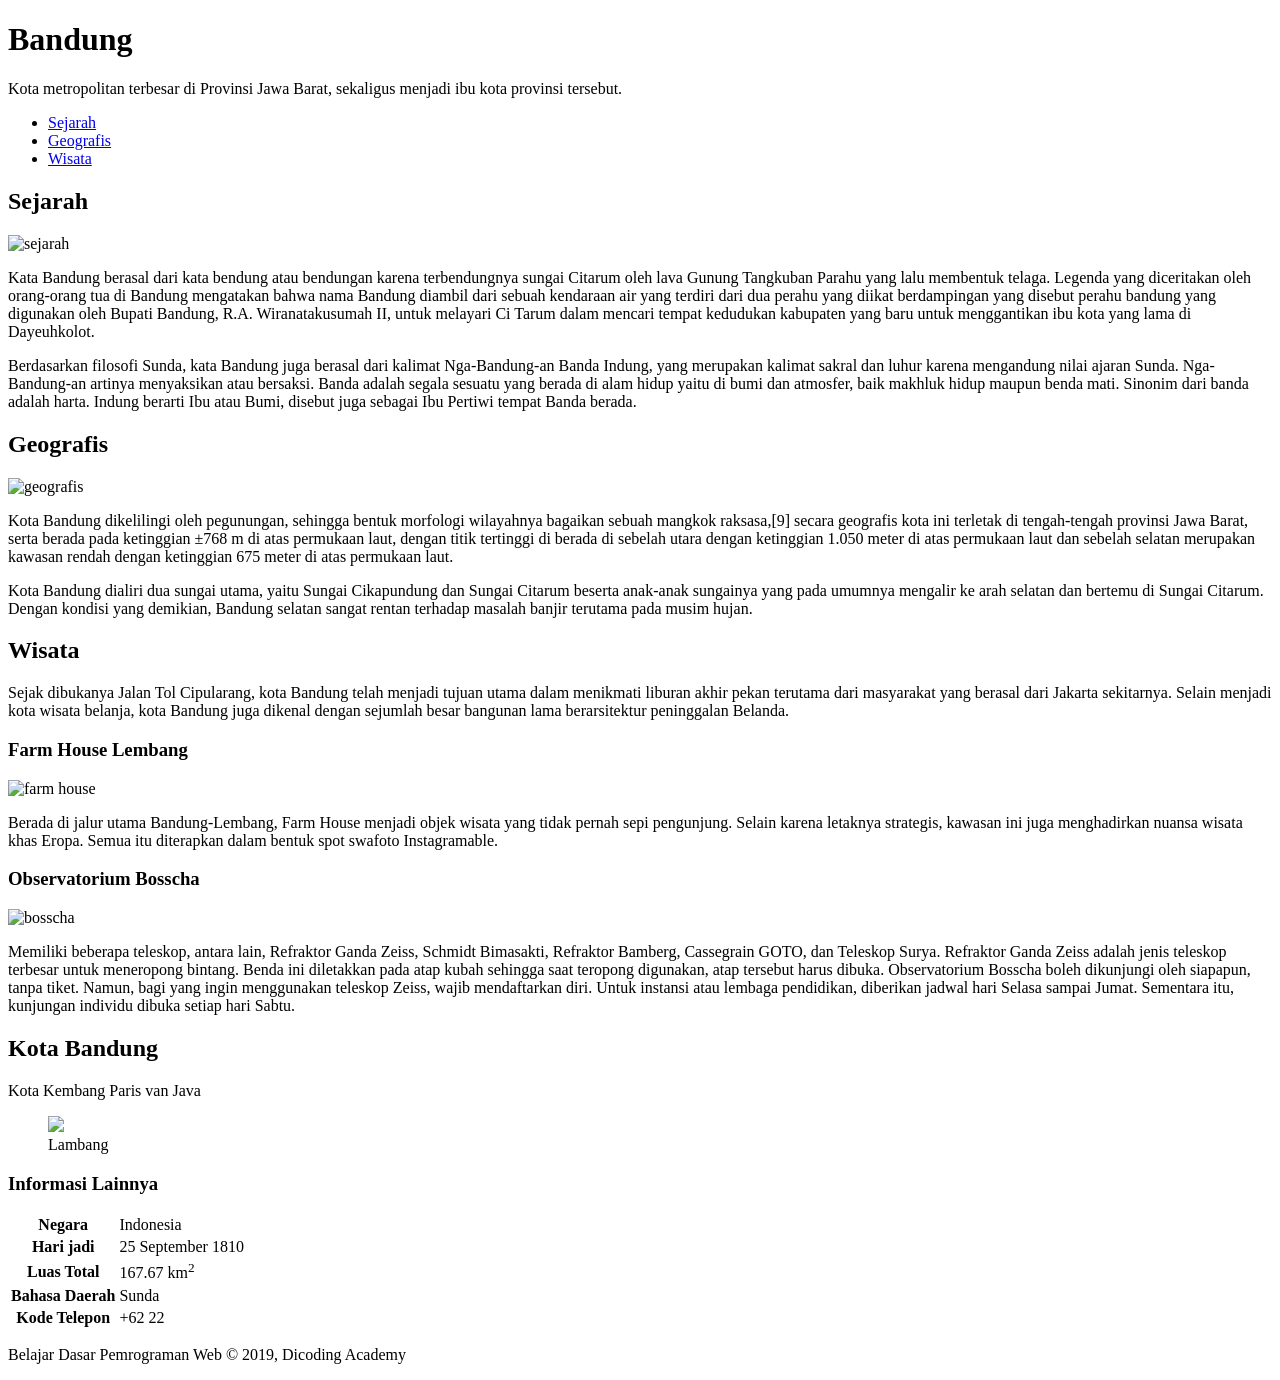
==== index.html @ 67dcc664 "Rename indeks.html to index.html" ====
<!DOCTYPE html>
<html>
  <head>
    <meta charset="utf-8" />
    <meta name="viewport" content="width=device-width, initial-scale=1.0" />
    <title>Halaman Profil Bandung</title>

    <!-- My Own Styles -->
    <link rel="stylesheet" href="styles/style.css" />

    <!-- Google Fonts -->
    <link rel="preconnect" href="https://fonts.googleapis.com" />
    <link rel="preconnect" href="https://fonts.gstatic.com" crossorigin />
    <link
      href="https://fonts.googleapis.com/css2?family=Quicksand:wght@400;700&display=swap"
      rel="stylesheet"
    />
  </head>

  <body>
    <header>
      <div class="jumbotron">
        <h1>Bandung</h1>
        <p>
          Kota metropolitan terbesar di Provinsi Jawa Barat, sekaligus menjadi ibu kota provinsi
          tersebut.
        </p>
      </div>

      <nav>
        <ul>
          <li>
            <a href="#sejarah">Sejarah</a>
          </li>
          <li>
            <a href="#geografis">Geografis</a>
          </li>
          <li>
            <a href="#wisata">Wisata</a>
          </li>
        </ul>
      </nav>
    </header>

    <main>
      <!-- Konten artikel -->
      <div id="content">
        <article id="sejarah" class="card">
          <h2>Sejarah</h2>
          <img src="image/history.jpg" alt="sejarah" class="featured-image" />
          <p>
            Kata Bandung berasal dari kata bendung atau bendungan karena terbendungnya sungai
            Citarum oleh lava Gunung Tangkuban Parahu yang lalu membentuk telaga. Legenda yang
            diceritakan oleh orang-orang tua di Bandung mengatakan bahwa nama Bandung diambil dari
            sebuah kendaraan air yang terdiri dari dua perahu yang diikat berdampingan yang disebut
            perahu bandung yang digunakan oleh Bupati Bandung, R.A. Wiranatakusumah II, untuk
            melayari Ci Tarum dalam mencari tempat kedudukan kabupaten yang baru untuk menggantikan
            ibu kota yang lama di Dayeuhkolot.
          </p>

          <p>
            Berdasarkan filosofi Sunda, kata Bandung juga berasal dari kalimat Nga-Bandung-an Banda
            Indung, yang merupakan kalimat sakral dan luhur karena mengandung nilai ajaran Sunda.
            Nga-Bandung-an artinya menyaksikan atau bersaksi. Banda adalah segala sesuatu yang
            berada di alam hidup yaitu di bumi dan atmosfer, baik makhluk hidup maupun benda mati.
            Sinonim dari banda adalah harta. Indung berarti Ibu atau Bumi, disebut juga sebagai Ibu
            Pertiwi tempat Banda berada.
          </p>
        </article>

        <article id="geografis" class="card">
          <h2>Geografis</h2>
          <img src="image/geografis.jpg" alt="geografis" class="featured-image" />
          <p>
            Kota Bandung dikelilingi oleh pegunungan, sehingga bentuk morfologi wilayahnya bagaikan
            sebuah mangkok raksasa,[9] secara geografis kota ini terletak di tengah-tengah provinsi
            Jawa Barat, serta berada pada ketinggian ±768 m di atas permukaan laut, dengan titik
            tertinggi di berada di sebelah utara dengan ketinggian 1.050 meter di atas permukaan
            laut dan sebelah selatan merupakan kawasan rendah dengan ketinggian 675 meter di atas
            permukaan laut.
          </p>

          <p>
            Kota Bandung dialiri dua sungai utama, yaitu Sungai Cikapundung dan Sungai Citarum
            beserta anak-anak sungainya yang pada umumnya mengalir ke arah selatan dan bertemu di
            Sungai Citarum. Dengan kondisi yang demikian, Bandung selatan sangat rentan terhadap
            masalah banjir terutama pada musim hujan.
          </p>
        </article>

        <article id="wisata" class="card">
          <h2>Wisata</h2>
          <p>
            Sejak dibukanya Jalan Tol Cipularang, kota Bandung telah menjadi tujuan utama dalam
            menikmati liburan akhir pekan terutama dari masyarakat yang berasal dari Jakarta
            sekitarnya. Selain menjadi kota wisata belanja, kota Bandung juga dikenal dengan
            sejumlah besar bangunan lama berarsitektur peninggalan Belanda.
          </p>

          <section>
            <h3>Farm House Lembang</h3>
            <img src="image/farm-house.jpg" alt="farm house" class="featured-image" />
            <p>
              Berada di jalur utama Bandung-Lembang, Farm House menjadi objek wisata yang tidak
              pernah sepi pengunjung. Selain karena letaknya strategis, kawasan ini juga
              menghadirkan nuansa wisata khas Eropa. Semua itu diterapkan dalam bentuk spot swafoto
              Instagramable.
            </p>
          </section>

          <section>
            <h3>Observatorium Bosscha</h3>
            <img src="image/bosscha.jpg" alt="bosscha" class="featured-image" />
            <p>
              Memiliki beberapa teleskop, antara lain, Refraktor Ganda Zeiss, Schmidt Bimasakti,
              Refraktor Bamberg, Cassegrain GOTO, dan Teleskop Surya. Refraktor Ganda Zeiss adalah
              jenis teleskop terbesar untuk meneropong bintang. Benda ini diletakkan pada atap kubah
              sehingga saat teropong digunakan, atap tersebut harus dibuka. Observatorium Bosscha
              boleh dikunjungi oleh siapapun, tanpa tiket. Namun, bagi yang ingin menggunakan
              teleskop Zeiss, wajib mendaftarkan diri. Untuk instansi atau lembaga pendidikan,
              diberikan jadwal hari Selasa sampai Jumat. Sementara itu, kunjungan individu dibuka
              setiap hari Sabtu.
            </p>
          </section>
        </article>
      </div>

      <!-- Konten samping -->
      <aside>
        <article class="profile card">
          <header>
            <h2>Kota Bandung</h2>
            <p>Kota Kembang Paris van Java</p>
            <figure>
              <img src="image/bandung-badge.png" />
              <figcaption>Lambang</figcaption>
            </figure>
          </header>

          <section>
            <h3>Informasi Lainnya</h3>

            <table>
              <tr>
                <th>Negara</th>
                <td>Indonesia</td>
              </tr>
              <tr>
                <th>Hari jadi</th>
                <td>25 September 1810</td>
              </tr>
              <tr>
                <th>Luas Total</th>
                <td>167.67 km<sup>2</sup></td>
              </tr>
              <tr>
                <th>Bahasa Daerah</th>
                <td>Sunda</td>
              </tr>
              <tr>
                <th>Kode Telepon</th>
                <td>+62 22</td>
              </tr>
            </table>
          </section>
        </article>
      </aside>
    </main>

    <footer>
      <p>Belajar Dasar Pemrograman Web &#169; 2019, Dicoding Academy</p>
    </footer>
  </body>
  </html>
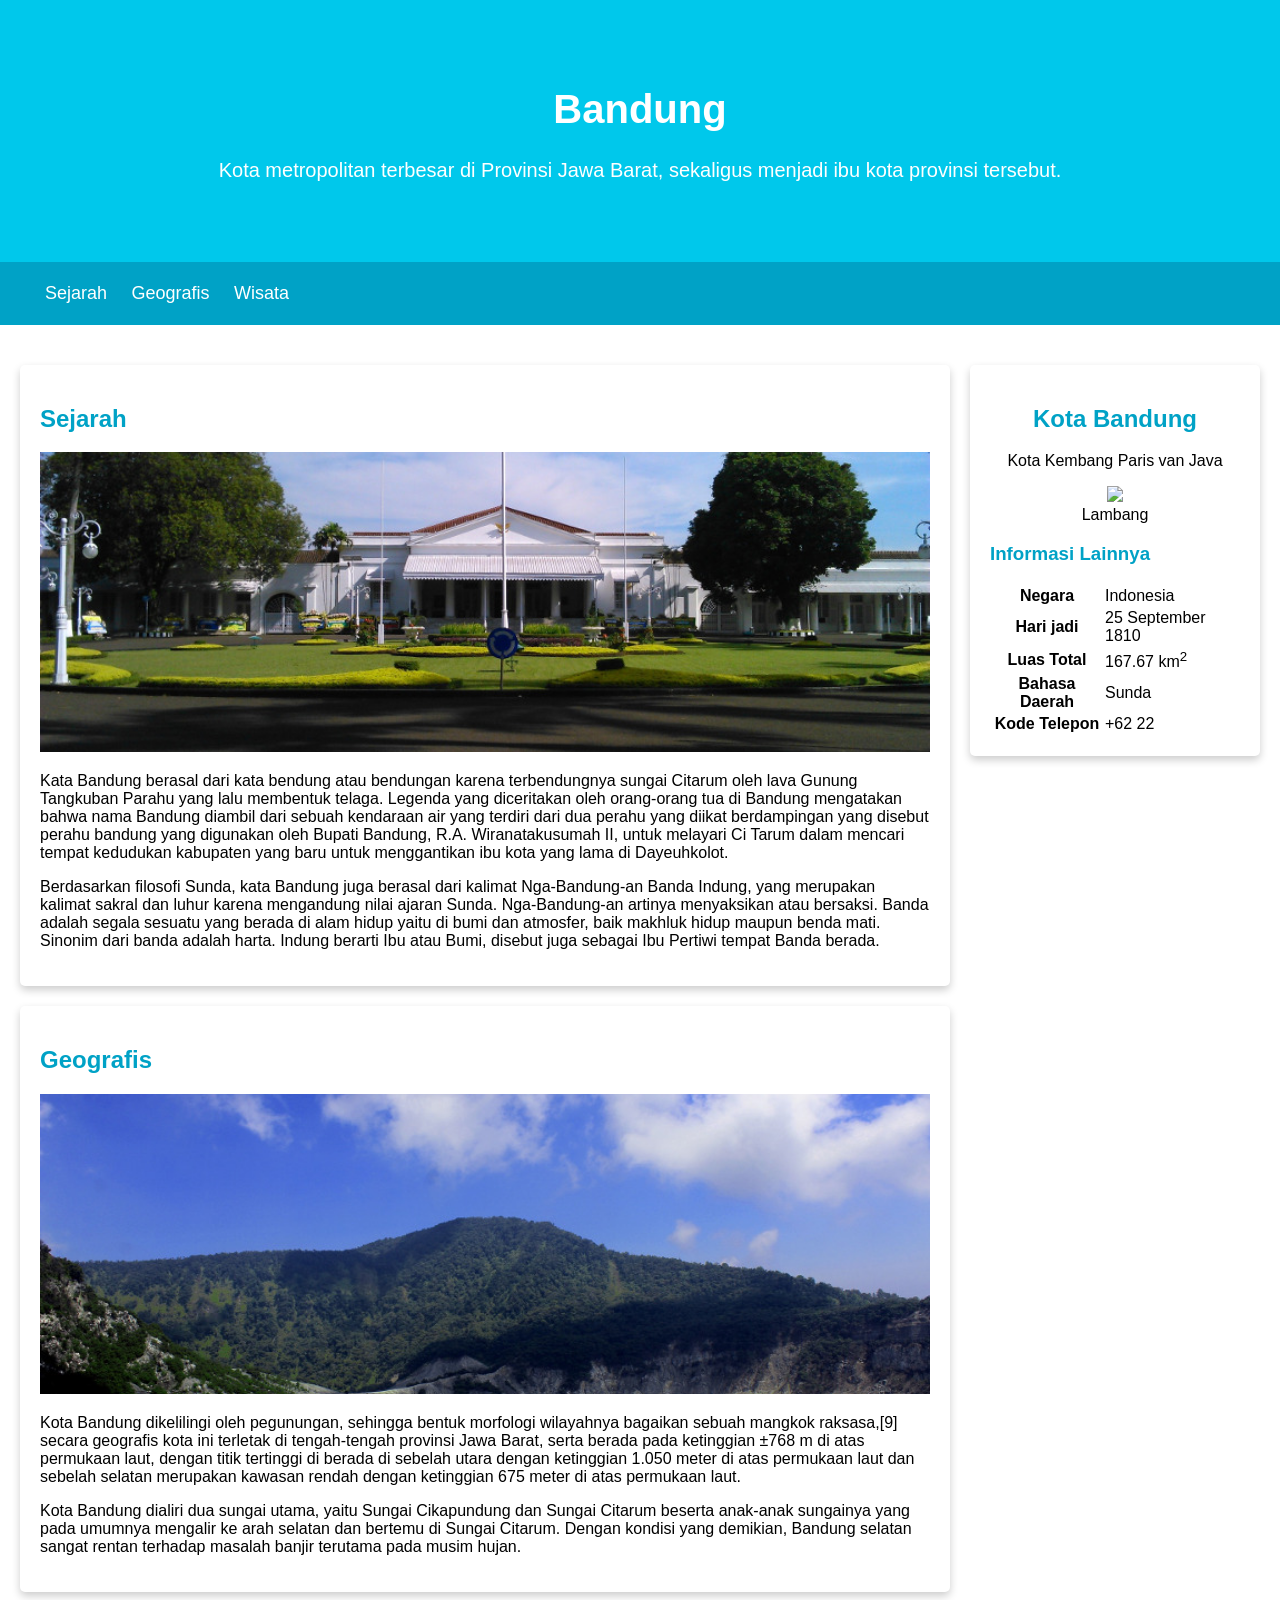
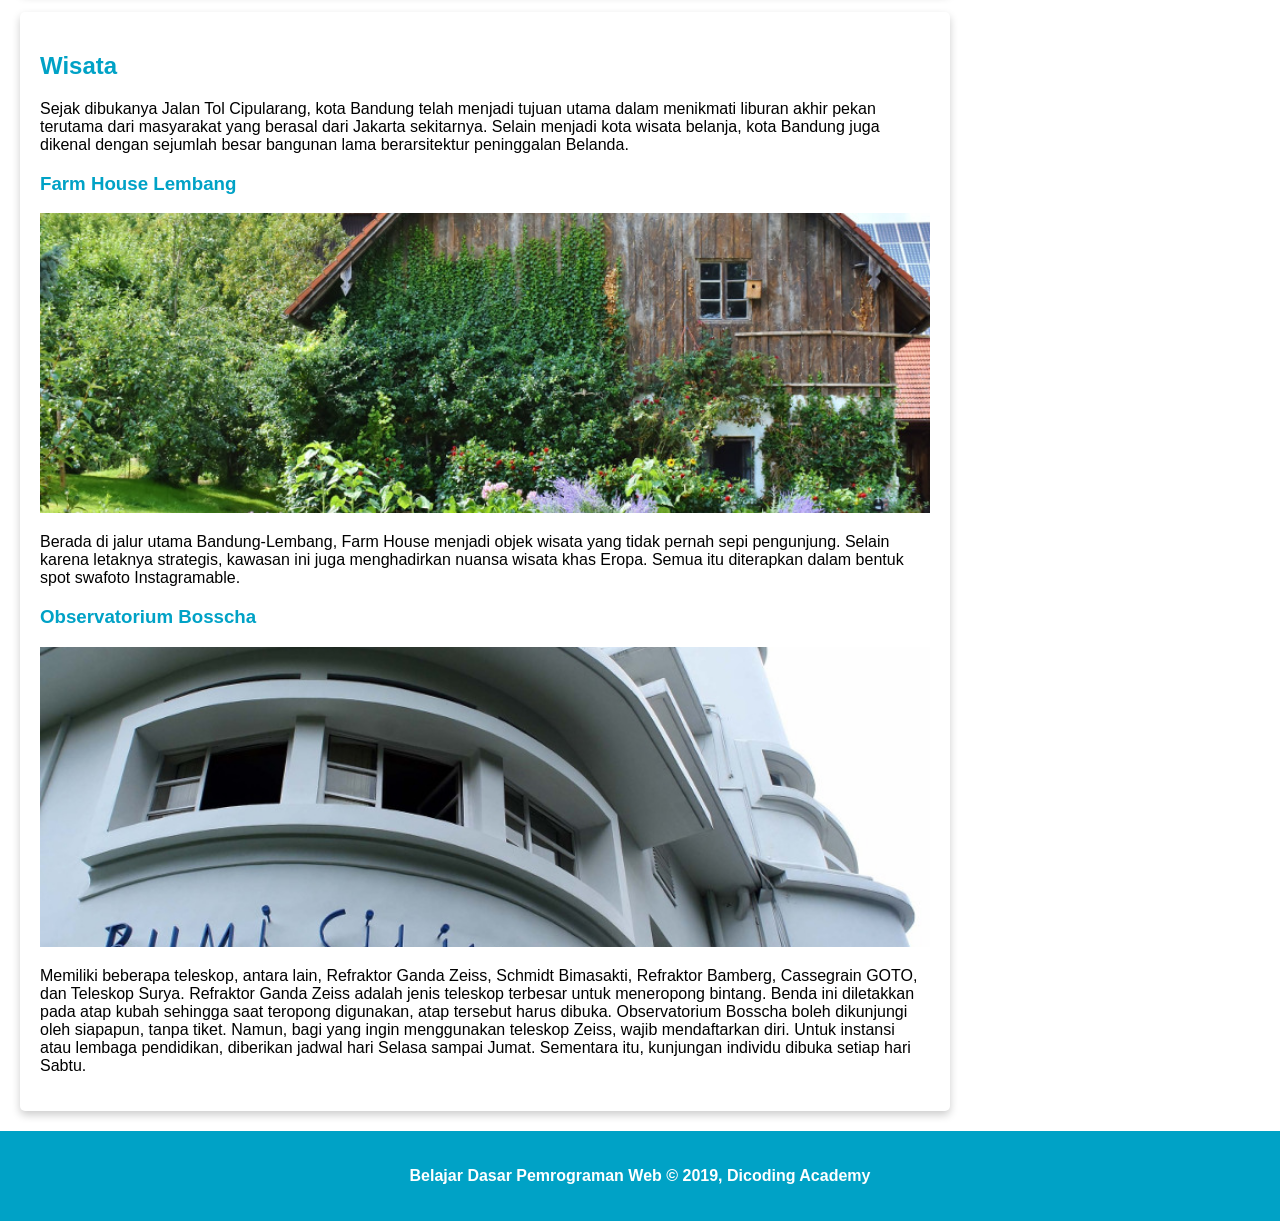
==== commit 9c2ef696: "Update index.html" ====
--- a/index.html
+++ b/index.html
@@ -6,7 +6,7 @@
     <title>Halaman Profil Bandung</title>
 
     <!-- My Own Styles -->
-    <link rel="stylesheet" href="styles/style.css" />
+    <link rel="stylesheet" href="Style/style.css" />
 
     <!-- Google Fonts -->
     <link rel="preconnect" href="https://fonts.googleapis.com" />
--- a/Style/style.css
+++ b/Style/style.css
@@ -0,0 +1,113 @@
+* {
+  box-sizing: border-box;
+}
+
+body {
+  font-family: 'Quicksand', sans-serif;
+
+  margin: 0;
+  padding: 0;
+}
+
+h2,
+h3 {
+  color: #00a2c6;
+}
+
+footer {
+  padding: 20px;
+  color: white;
+  background-color: #00a2c6;
+
+  text-align: center;
+  font-weight: bold;
+}
+
+nav a {
+  font-size: 18px;
+
+  font-weight: 400;
+  text-decoration: none;
+
+  color: white;
+}
+
+nav a:hover {
+  font-weight: bold;
+}
+
+.profile header {
+  text-align: center;
+}
+
+.featured-image {
+  width: 100%;
+  max-height: 300px;
+
+  object-fit: cover;
+  object-position: center;
+}
+
+.profile img {
+  max-width: 200px;
+}
+
+.card {
+  box-shadow: 0 4px 8px 0 rgba(0, 0, 0, 0.2);
+  border-radius: 5px;
+
+  padding: 20px;
+  margin-top: 20px;
+}
+
+.jumbotron {
+  font-size: 20px;
+  padding: 60px;
+  background-color: #00c8eb;
+  text-align: center;
+  color: white;
+}
+
+nav li {
+  display: inline;
+  list-style-type: none;
+  margin-right: 20px;
+}
+
+nav {
+  background-color: #00a2c6;
+  padding: 5px;
+
+  position: sticky;
+  top: 0;
+}
+
+main {
+  padding: 20px;
+
+  overflow: auto;
+}
+
+#content {
+  float: left;
+  width: 75%;
+}
+
+aside {
+  float: right;
+  width: 25%;
+
+  padding-left: 20px;
+}
+
+header {
+  display: inline;
+}
+
+@media screen and (max-width: 1000px) {
+  #content,
+  aside {
+    width: 100%;
+    padding: 0;
+  }
+}
